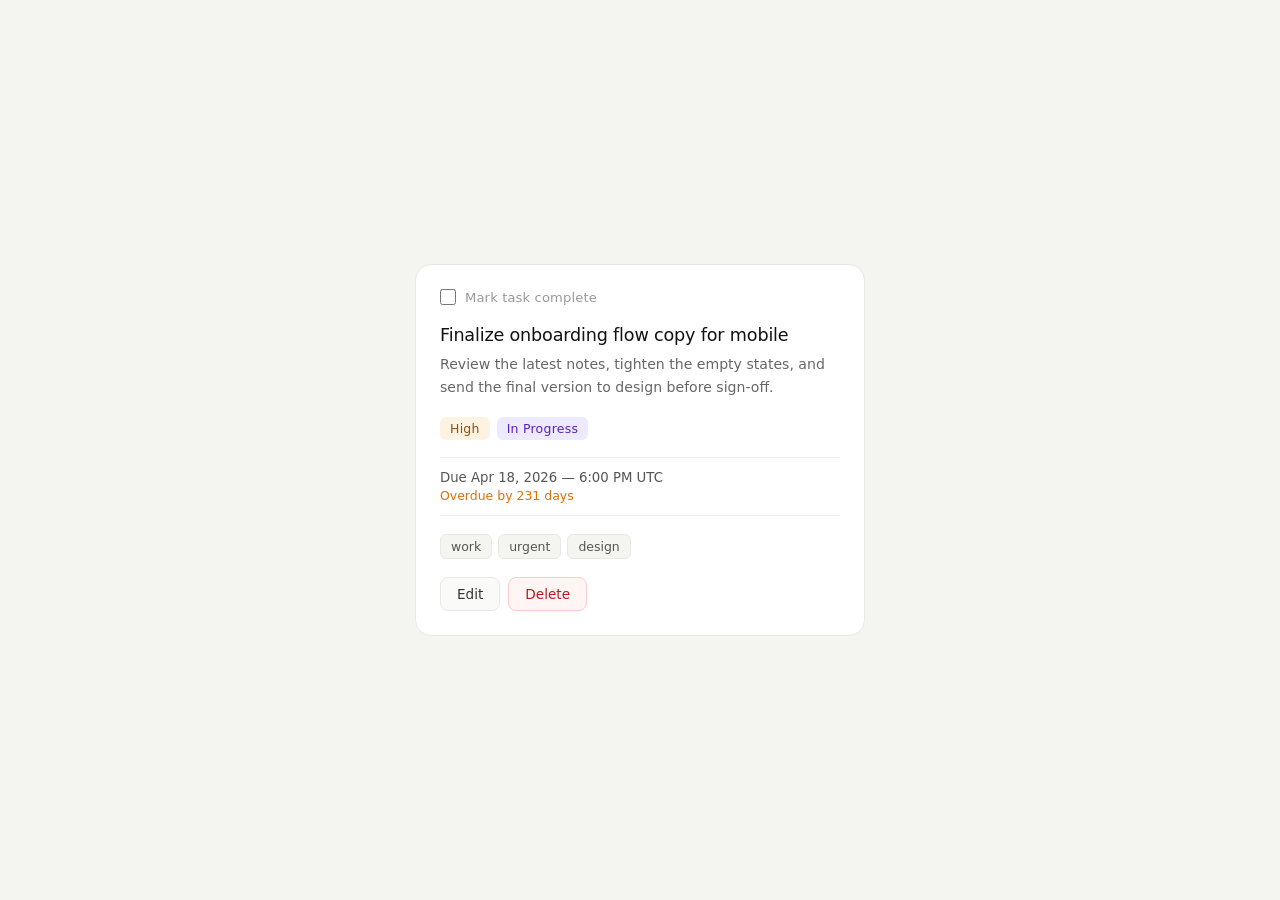
==== index.html @ 47c7ebab "initial commit" ====
<!DOCTYPE html>
<html lang="en">
  <head>
    <meta charset="UTF-8" />
    <meta name="viewport" content="width=device-width, initial-scale=1.0" />
    <title>Todo Card</title>
    <link rel="stylesheet" href="./styles.css" />
  </head>
  <body>
    <main class="page">
      <article
        class="todo-card"
        data-testid="test-todo-card"
        aria-labelledby="todo-title"
      >
        <div class="todo-card__check-row">
          <input
            id="todo-complete-toggle"
            class="todo-card__checkbox"
            data-testid="test-todo-complete-toggle"
            type="checkbox"
            aria-describedby="todo-status"
          />
          <label for="todo-complete-toggle" class="todo-card__checkbox-label">
            Mark task complete
          </label>
        </div>

        <div class="todo-card__body">
          <h2
            id="todo-title"
            class="todo-card__title"
            data-testid="test-todo-title"
          >
            Finalize onboarding flow copy for mobile
          </h2>
          <p
            class="todo-card__description"
            data-testid="test-todo-description"
          >
            Review the latest notes, tighten the empty states, and send the
            final version to design before sign-off.
          </p>
        </div>

        <div class="todo-card__meta" role="group" aria-label="Task metadata">
          <span
            class="badge badge--priority"
            data-testid="test-todo-priority"
            aria-label="Priority: High"
          >High</span>
          <span
            id="todo-status"
            class="badge badge--status"
            data-testid="test-todo-status"
            aria-label="Status: In Progress"
          >In Progress</span>
        </div>

        <section class="todo-card__dates" aria-label="Due date information">
          <time
            class="todo-card__due-date"
            data-testid="test-todo-due-date"
            datetime="2026-04-18T18:00:00.000Z"
          >Due Apr 18, 2026 — 6:00 PM UTC</time>
          <time
            class="todo-card__time-remaining"
            data-testid="test-todo-time-remaining"
            aria-live="polite"
            datetime="2026-04-18T18:00:00.000Z"
          >Calculating...</time>
        </section>

        <ul
          class="todo-card__tags"
          data-testid="test-todo-tags"
          role="list"
          aria-label="Task tags"
        >
          <li class="tag" data-testid="test-todo-tag-work">work</li>
          <li class="tag" data-testid="test-todo-tag-urgent">urgent</li>
          <li class="tag">design</li>
        </ul>

        <div class="todo-card__actions">
          <button
            type="button"
            class="action-button"
            data-testid="test-todo-edit-button"
            aria-label="Edit task"
          >Edit</button>
          <button
            type="button"
            class="action-button action-button--danger"
            data-testid="test-todo-delete-button"
            aria-label="Delete task"
          >Delete</button>
        </div>
      </article>
    </main>
    <script type="module" src="./script.js"></script>
  </body>
</html>
---- styles.css ----
*,
*::before,
*::after {
  box-sizing: border-box;
  margin: 0;
  padding: 0;
}

body {
  font-family: Inter, ui-sans-serif, system-ui, sans-serif;
  background: #f4f4f0;
  min-height: 100vh;
  display: grid;
  place-items: center;
  padding: 2rem 1rem;
}

.page {
  width: 100%;
  display: grid;
  place-items: center;
}

.todo-card {
  width: min(100%, 450px);
  background: #fff;
  border: 1px solid #e8e8e4;
  border-radius: 16px;
  padding: 1.5rem;
  display: grid;
  gap: 1.1rem;
}

.todo-card__top {
  display: grid;
  gap: 1rem;
}

.todo-card__check-row {
  display: flex;
  align-items: center;
  gap: 9px;
}

.todo-card__checkbox {
  width: 16px;
  height: 16px;
  border-radius: 4px;
  accent-color: #1a1a1a;
  flex-shrink: 0;
  cursor: pointer;
}

.todo-card__checkbox-label {
  font-size: 0.82rem;
  color: #999;
  letter-spacing: 0.01em;
  cursor: pointer;
}

.todo-card__title {
  font-size: 1.1rem;
  font-weight: 500;
  line-height: 1.4;
  color: #111;
  letter-spacing: -0.01em;
}

.todo-card__description {
  font-size: 0.88rem;
  color: #666;
  line-height: 1.65;
  margin-top: 5px;
}

.todo-card__meta {
  display: flex;
  gap: 7px;
  flex-wrap: wrap;
}

.badge {
  font-size: 0.78rem;
  font-weight: 500;
  padding: 4px 10px;
  border-radius: 6px;
  letter-spacing: 0.02em;
}

.badge--priority {
  background: #fef3e2;
  color: #92500a;
}
.badge--status {
  background: #ede9fe;
  color: #5b21b6;
}
.badge--done {
  background: #dcfce7;
  color: #166534;
}

.todo-card__dates {
  display: grid;
  gap: 3px;
  padding: 0.75rem 0;
  border-top: 1px solid #f0f0ec;
  border-bottom: 1px solid #f0f0ec;
}

.todo-card__due-date {
  font-size: 0.83rem;
  color: #555;
}

.todo-card__time-remaining {
  font-size: 0.78rem;
  color: #e07000;
  font-weight: 500;
}

.todo-card__tags {
  display: flex;
  gap: 6px;
  flex-wrap: wrap;
  list-style: none;
}

.tag {
  font-size: 0.78rem;
  color: #555;
  background: #f4f4f0;
  border: 1px solid #e8e8e4;
  padding: 4px 10px;
  border-radius: 6px;
}

.todo-card__actions {
  display: flex;
  gap: 8px;
}

.action-button {
  font-size: 0.85rem;
  font-family: inherit;
  padding: 8px 16px;
  border-radius: 8px;
  border: 1px solid #e8e8e4;
  background: #fafaf8;
  color: #333;
  cursor: pointer;
  font-weight: 500;
  transition: background 0.15s;
}

.action-button:hover {
  background: #f0f0ec;
}

.action-button--danger {
  background: #fff5f5;
  color: #b91c1c;
  border-color: #fecaca;
}

.action-button--danger:hover {
  background: #fee2e2;
}

.action-button:focus-visible {
  outline: 2px solid #1a1a1a;
  outline-offset: 3px;
}

.todo-card.is-done .todo-card__title {
  text-decoration: line-through;
  color: #aaa;
}
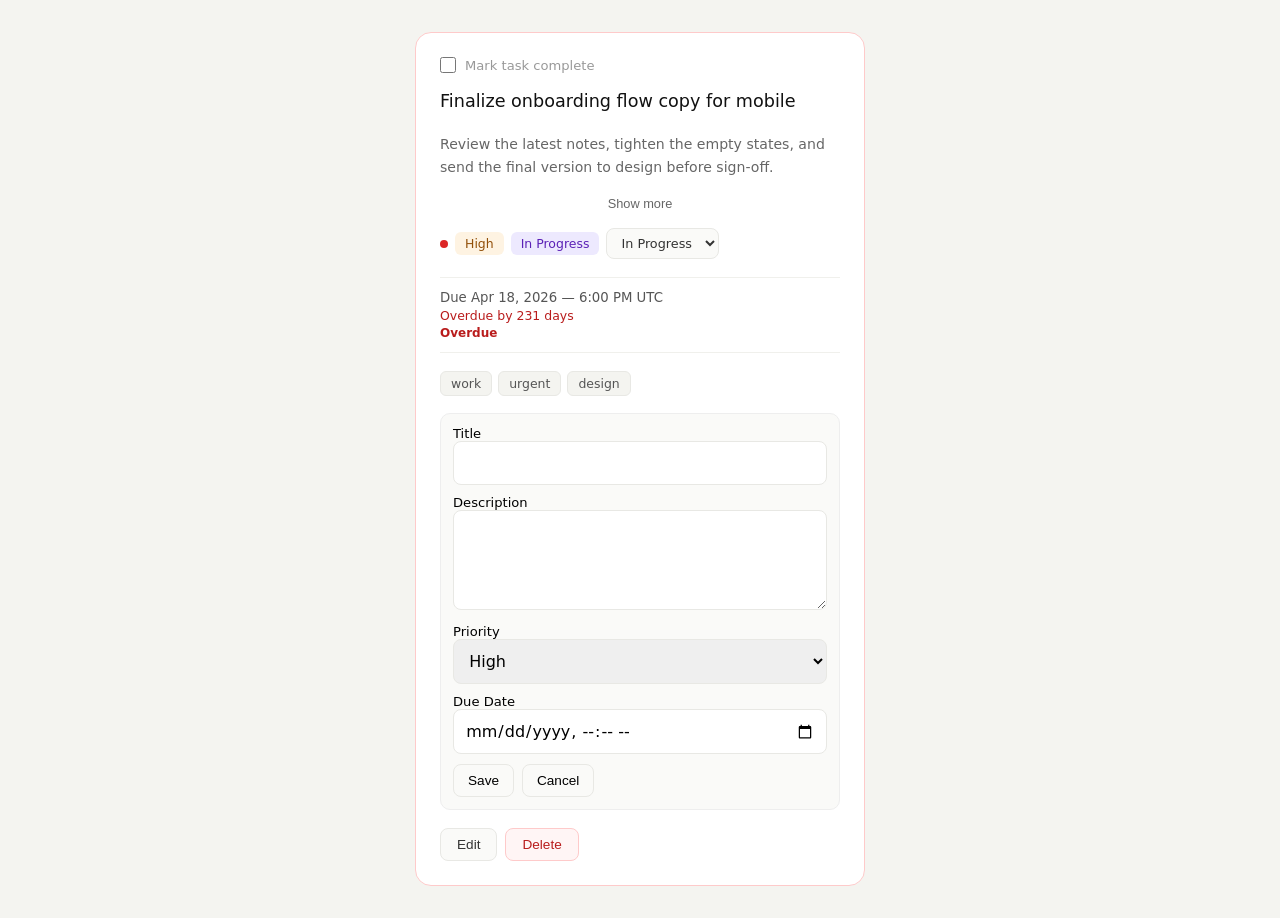
==== commit c5193b6a: "stage 1a complete" ====
--- a/index.html
+++ b/index.html
@@ -26,14 +26,20 @@
           </label>
         </div>
 
-        <div class="todo-card__body">
-          <h2
-            id="todo-title"
-            class="todo-card__title"
-            data-testid="test-todo-title"
-          >
-            Finalize onboarding flow copy for mobile
-          </h2>
+        <h2
+          id="todo-title"
+          class="todo-card__title"
+          data-testid="test-todo-title"
+        >
+          Finalize onboarding flow copy for mobile
+        </h2>
+
+        <!-- Collapsible Description -->
+        <div
+          data-testid="test-todo-collapsible-section"
+          id="todo-collapsible"
+          class="collapsible"
+        >
           <p
             class="todo-card__description"
             data-testid="test-todo-description"
@@ -43,18 +49,47 @@
           </p>
         </div>
 
+        <button
+          class="expand-toggle"
+          data-testid="test-todo-expand-toggle"
+          aria-expanded="false"
+          aria-controls="todo-collapsible"
+        >
+          Show more
+        </button>
+
         <div class="todo-card__meta" role="group" aria-label="Task metadata">
+          <span
+            data-testid="test-todo-priority-indicator"
+            class="priority-indicator priority-high"
+            aria-hidden="true"
+          ></span>
+
           <span
             class="badge badge--priority"
             data-testid="test-todo-priority"
             aria-label="Priority: High"
-          >High</span>
+          >
+            High
+          </span>
+
           <span
             id="todo-status"
             class="badge badge--status"
             data-testid="test-todo-status"
             aria-label="Status: In Progress"
-          >In Progress</span>
+          >
+            In Progress
+          </span>
+
+          <select
+            data-testid="test-todo-status-control"
+            aria-label="Change task status"
+          >
+            <option>Pending</option>
+            <option selected>In Progress</option>
+            <option>Done</option>
+          </select>
         </div>
 
         <section class="todo-card__dates" aria-label="Due date information">
@@ -62,13 +97,26 @@
             class="todo-card__due-date"
             data-testid="test-todo-due-date"
             datetime="2026-04-18T18:00:00.000Z"
-          >Due Apr 18, 2026 — 6:00 PM UTC</time>
+          >
+            Due Apr 18, 2026 — 6:00 PM UTC
+          </time>
+
           <time
             class="todo-card__time-remaining"
             data-testid="test-todo-time-remaining"
             aria-live="polite"
             datetime="2026-04-18T18:00:00.000Z"
-          >Calculating...</time>
+          >
+            Calculating...
+          </time>
+
+          <span
+            data-testid="test-todo-overdue-indicator"
+            class="overdue-indicator"
+            hidden
+          >
+            Overdue
+          </span>
         </section>
 
         <ul
@@ -81,6 +129,55 @@
           <li class="tag" data-testid="test-todo-tag-urgent">urgent</li>
           <li class="tag">design</li>
         </ul>
+
+        <form data-testid="test-todo-edit-form" class="edit-form" hidden>
+          <div>
+            <label for="edit-title">Title</label>
+            <input
+              id="edit-title"
+              data-testid="test-todo-edit-title-input"
+              type="text"
+            />
+          </div>
+
+          <div>
+            <label for="edit-description">Description</label>
+            <textarea
+              id="edit-description"
+              data-testid="test-todo-edit-description-input"
+            ></textarea>
+          </div>
+
+          <div>
+            <label for="edit-priority">Priority</label>
+            <select
+              id="edit-priority"
+              data-testid="test-todo-edit-priority-select"
+            >
+              <option>Low</option>
+              <option>Medium</option>
+              <option selected>High</option>
+            </select>
+          </div>
+
+          <div>
+            <label for="edit-due-date">Due Date</label>
+            <input
+              id="edit-due-date"
+              data-testid="test-todo-edit-due-date-input"
+              type="datetime-local"
+            />
+          </div>
+
+          <div class="edit-actions">
+            <button type="button" data-testid="test-todo-save-button">
+              Save
+            </button>
+            <button type="button" data-testid="test-todo-cancel-button">
+              Cancel
+            </button>
+          </div>
+        </form>
 
         <div class="todo-card__actions">
           <button
@@ -88,16 +185,22 @@
             class="action-button"
             data-testid="test-todo-edit-button"
             aria-label="Edit task"
-          >Edit</button>
+          >
+            Edit
+          </button>
+
           <button
             type="button"
             class="action-button action-button--danger"
             data-testid="test-todo-delete-button"
             aria-label="Delete task"
-          >Delete</button>
+          >
+            Delete
+          </button>
         </div>
       </article>
     </main>
+
     <script type="module" src="./script.js"></script>
   </body>
 </html>
--- a/styles.css
+++ b/styles.css
@@ -29,11 +29,7 @@
   padding: 1.5rem;
   display: grid;
   gap: 1.1rem;
-}
-
-.todo-card__top {
-  display: grid;
-  gap: 1rem;
+  transition: all 0.2s ease;
 }
 
 .todo-card__check-row {
@@ -47,29 +43,25 @@
   height: 16px;
   border-radius: 4px;
   accent-color: #1a1a1a;
-  flex-shrink: 0;
   cursor: pointer;
 }
 
 .todo-card__checkbox-label {
   font-size: 0.82rem;
   color: #999;
-  letter-spacing: 0.01em;
   cursor: pointer;
 }
 
 .todo-card__title {
   font-size: 1.1rem;
   font-weight: 500;
-  line-height: 1.4;
   color: #111;
-  letter-spacing: -0.01em;
 }
 
 .todo-card__description {
   font-size: 0.88rem;
   color: #666;
-  line-height: 1.65;
+  line-height: 1.6;
   margin-top: 5px;
 }
 
@@ -77,6 +69,7 @@
   display: flex;
   gap: 7px;
   flex-wrap: wrap;
+  align-items: center;
 }
 
 .badge {
@@ -84,20 +77,46 @@
   font-weight: 500;
   padding: 4px 10px;
   border-radius: 6px;
-  letter-spacing: 0.02em;
 }
 
 .badge--priority {
   background: #fef3e2;
   color: #92500a;
 }
+
 .badge--status {
   background: #ede9fe;
   color: #5b21b6;
 }
+
 .badge--done {
   background: #dcfce7;
   color: #166534;
+}
+
+.badge--pending {
+  background: #f3f4f6;
+  color: #374151;
+}
+
+.priority-indicator {
+  width: 8px;
+  height: 8px;
+  border-radius: 50%;
+}
+
+.priority-high { background: #dc2626; }
+.priority-medium { background: #d97706; }
+.priority-low { background: #16a34a; }
+
+[data-testid="test-todo-status-control"] {
+  font: inherit;
+  font-size: 0.8rem;
+  padding: 6px 10px;
+  border: 1px solid #e8e8e4;
+  border-radius: 8px;
+  background: #fafaf8;
+  color: #333;
 }
 
 .todo-card__dates {
@@ -119,6 +138,20 @@
   font-weight: 500;
 }
 
+.overdue-indicator {
+  color: #b91c1c;
+  font-size: 0.75rem;
+  font-weight: 600;
+}
+
+.todo-card.overdue {
+  border-color: #fecaca;
+}
+
+.todo-card.overdue .todo-card__time-remaining {
+  color: #b91c1c;
+}
+
 .todo-card__tags {
   display: flex;
   gap: 6px;
@@ -135,22 +168,38 @@
   border-radius: 6px;
 }
 
+.collapsible {
+  max-height: 60px;
+  overflow: hidden;
+}
+
+.collapsible.expanded {
+  max-height: none;
+}
+
+.expand-toggle {
+  font-size: 0.8rem;
+  background: none;
+  border: none;
+  color: #666;
+  cursor: pointer;
+}
+
 .todo-card__actions {
   display: flex;
   gap: 8px;
+  flex-wrap: wrap;
 }
 
 .action-button {
   font-size: 0.85rem;
-  font-family: inherit;
   padding: 8px 16px;
   border-radius: 8px;
   border: 1px solid #e8e8e4;
   background: #fafaf8;
   color: #333;
   cursor: pointer;
-  font-weight: 500;
-  transition: background 0.15s;
+  transition: 0.15s;
 }
 
 .action-button:hover {
@@ -167,12 +216,92 @@
   background: #fee2e2;
 }
 
-.action-button:focus-visible {
-  outline: 2px solid #1a1a1a;
-  outline-offset: 3px;
+.edit-form {
+  display: grid;
+  gap: 10px;
+  padding: 12px;
+  border: 1px solid #eee;
+  border-radius: 10px;
+  background: #fafaf8;
+}
+
+.edit-form label {
+  display: grid;
+  gap: 0.3rem;
+  font-size: 0.82rem;
+}
+
+.edit-form input,
+.edit-form textarea,
+.edit-form select {
+  width: 100%;
+  padding: 0.7rem;
+  border: 1px solid #e8e8e4;
+  border-radius: 8px;
+  font: inherit;
+}
+
+.edit-form textarea {
+  min-height: 100px;
+  resize: vertical;
+}
+
+.edit-actions {
+  display: flex;
+  gap: 8px;
+  flex-wrap: wrap;
+}
+
+.edit-actions button {
+  font-size: 0.85rem;
+  padding: 8px 14px;
+  border-radius: 8px;
+  border: 1px solid #e8e8e4;
+  background: #fafaf8;
+  cursor: pointer;
+}
+
+.edit-actions button:hover {
+  background: #f0f0ec;
+}
+
+.todo-card.is-done {
+  background: #fcfcfa;
 }
 
 .todo-card.is-done .todo-card__title {
   text-decoration: line-through;
   color: #aaa;
 }
+
+.todo-card.is-done .todo-card__description,
+.todo-card.is-done .todo-card__due-date {
+  color: #9a9a9a;
+}
+
+/* Focus states */
+button:focus-visible,
+input:focus-visible,
+select:focus-visible,
+textarea:focus-visible {
+  outline: 2px solid #1a1a1a;
+  outline-offset: 3px;
+}
+
+@media (max-width: 480px) {
+  .todo-card {
+    width: 100%;
+    padding: 1.2rem;
+  }
+
+  .edit-actions {
+    display: grid;
+    grid-template-columns: 1fr 1fr;
+  }
+
+  .action-button,
+  .edit-actions button,
+  [data-testid="test-todo-status-control"] {
+    width: 100%;
+  }
+}
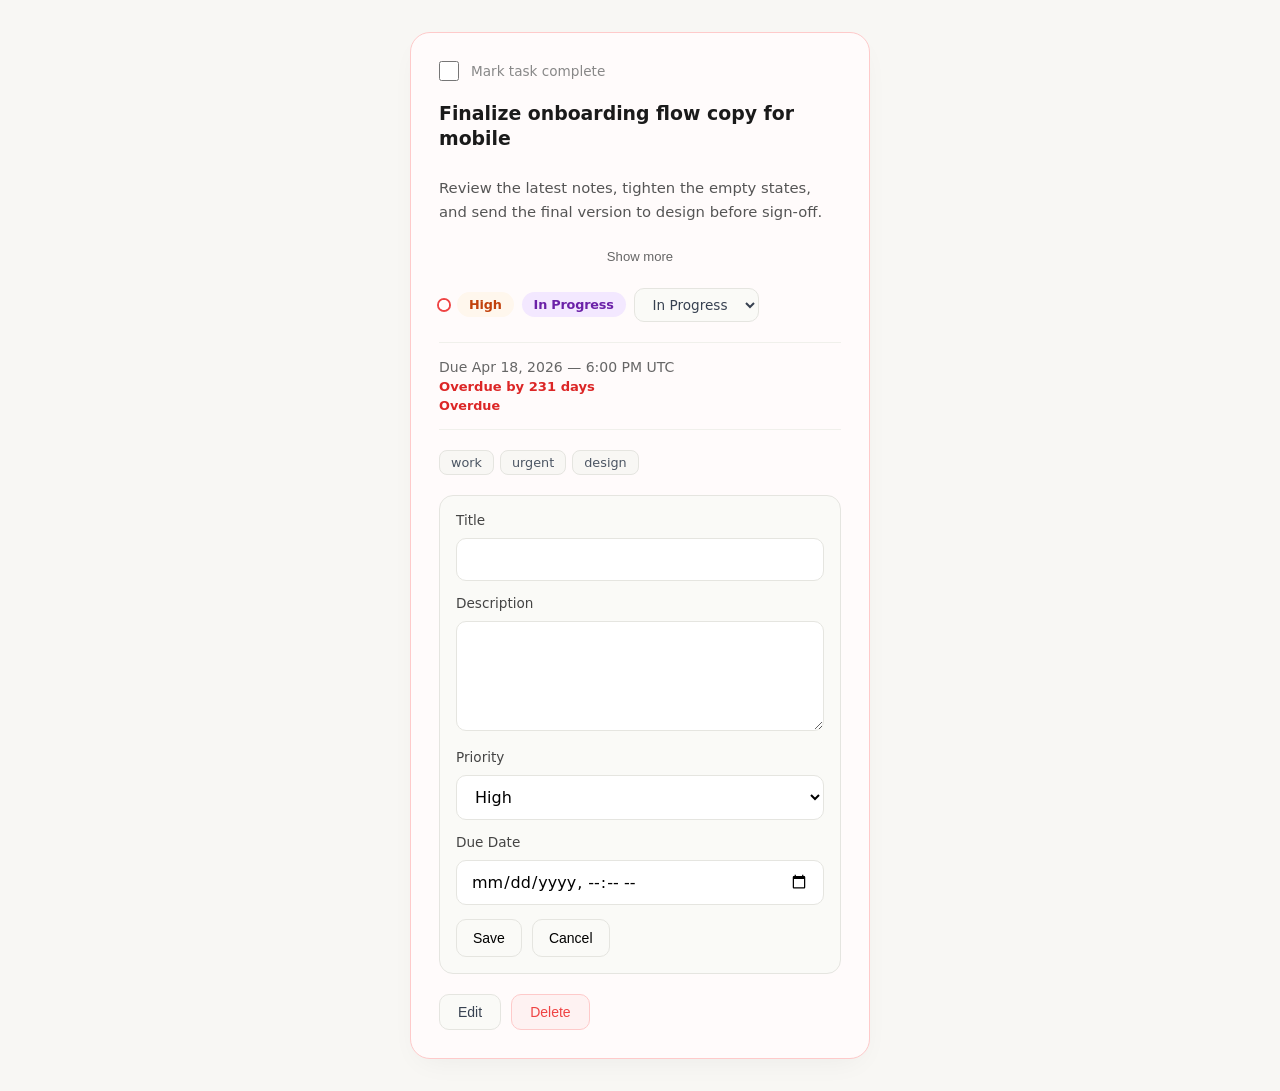
==== commit b7c077c9: "update stage 1a/1b" ====
--- a/index.html
+++ b/index.html
@@ -34,7 +34,6 @@
           Finalize onboarding flow copy for mobile
         </h2>
 
-        <!-- Collapsible Description -->
         <div
           data-testid="test-todo-collapsible-section"
           id="todo-collapsible"
--- a/styles.css
+++ b/styles.css
@@ -7,12 +7,13 @@
 }
 
 body {
-  font-family: Inter, ui-sans-serif, system-ui, sans-serif;
-  background: #f4f4f0;
+  font-family: Inter, system-ui, -apple-system, sans-serif;
+  background: #f8f7f4;
   min-height: 100vh;
   display: grid;
   place-items: center;
   padding: 2rem 1rem;
+  color: #1f1f1f;
 }
 
 .page {
@@ -22,136 +23,158 @@
 }
 
 .todo-card {
-  width: min(100%, 450px);
-  background: #fff;
-  border: 1px solid #e8e8e4;
-  border-radius: 16px;
-  padding: 1.5rem;
-  display: grid;
-  gap: 1.1rem;
-  transition: all 0.2s ease;
-}
-
+  width: min(100%, 460px);
+  background: #ffffff;
+  border: 1px solid #e5e5e0;
+  border-radius: 20px;
+  padding: 1.75rem;
+  display: grid;
+  gap: 1.25rem;
+  box-shadow: 0 10px 30px -10px rgba(0, 0, 0, 0.06);
+  transition: all 0.25s cubic-bezier(0.4, 0, 0.2, 1);
+}
+
+.todo-card:hover {
+  transform: translateY(-2px);
+  box-shadow: 0 20px 40px -15px rgba(0, 0, 0, 0.1);
+  border-color: #d1d1cc;
+}
+
+/* Check Row */
 .todo-card__check-row {
   display: flex;
   align-items: center;
-  gap: 9px;
+  gap: 12px;
 }
 
 .todo-card__checkbox {
-  width: 16px;
-  height: 16px;
-  border-radius: 4px;
-  accent-color: #1a1a1a;
-  cursor: pointer;
+  width: 20px;
+  height: 20px;
+  border-radius: 6px;
+  accent-color: #111111;
+  cursor: pointer;
+  transition: transform 0.2s ease;
+}
+
+.todo-card__checkbox:checked {
+  transform: scale(1.1);
 }
 
 .todo-card__checkbox-label {
-  font-size: 0.82rem;
-  color: #999;
-  cursor: pointer;
-}
-
+  font-size: 0.85rem;
+  color: #888;
+  cursor: pointer;
+  font-weight: 500;
+}
+
+/* Title & Description */
 .todo-card__title {
-  font-size: 1.1rem;
-  font-weight: 500;
-  color: #111;
+  font-size: 1.18rem;
+  font-weight: 600;
+  color: #1a1a1a;
+  line-height: 1.3;
+}
+
+.todo-card.is-done .todo-card__title {
+  text-decoration: line-through;
+  color: #9ca3af;
 }
 
 .todo-card__description {
-  font-size: 0.88rem;
-  color: #666;
-  line-height: 1.6;
-  margin-top: 5px;
-}
-
+  font-size: 0.925rem;
+  color: #555;
+  line-height: 1.65;
+  margin-top: 6px;
+}
+
+.todo-card.is-done .todo-card__description {
+  color: #9ca3af;
+}
+
+/* Meta */
 .todo-card__meta {
   display: flex;
-  gap: 7px;
+  gap: 8px;
   flex-wrap: wrap;
   align-items: center;
 }
 
 .badge {
-  font-size: 0.78rem;
-  font-weight: 500;
-  padding: 4px 10px;
-  border-radius: 6px;
+  font-size: 0.8rem;
+  font-weight: 600;
+  padding: 5px 12px;
+  border-radius: 9999px;
+  letter-spacing: -0.2px;
 }
 
 .badge--priority {
-  background: #fef3e2;
-  color: #92500a;
+  background: #fff7ed;
+  color: #c2410c;
 }
 
 .badge--status {
-  background: #ede9fe;
-  color: #5b21b6;
+  background: #f3e8ff;
+  color: #6b21a8;
 }
 
 .badge--done {
-  background: #dcfce7;
-  color: #166534;
+  background: #ecfdf5;
+  color: #10b981;
 }
 
 .badge--pending {
-  background: #f3f4f6;
-  color: #374151;
+  background: #f1f5f9;
+  color: #475569;
 }
 
 .priority-indicator {
-  width: 8px;
-  height: 8px;
+  width: 10px;
+  height: 10px;
   border-radius: 50%;
-}
-
-.priority-high { background: #dc2626; }
-.priority-medium { background: #d97706; }
-.priority-low { background: #16a34a; }
-
-[data-testid="test-todo-status-control"] {
-  font: inherit;
+  border: 2px solid #fff;
+  box-shadow: 0 0 0 2px currentColor;
+}
+
+.priority-high { color: #ef4444; }
+.priority-medium { color: #f59e0b; }
+.priority-low { color: #22c55e; }
+
+/* Dates */
+.todo-card__dates {
+  display: grid;
+  gap: 4px;
+  padding: 1rem 0;
+  border-top: 1px solid #f0f0eb;
+  border-bottom: 1px solid #f0f0eb;
+}
+
+.todo-card__due-date {
+  font-size: 0.875rem;
+  color: #666;
+}
+
+.todo-card__time-remaining {
+  font-size: 0.82rem;
+  font-weight: 600;
+  color: #ea580c;
+}
+
+.overdue-indicator {
+  color: #dc2626;
+  font-weight: 700;
   font-size: 0.8rem;
-  padding: 6px 10px;
-  border: 1px solid #e8e8e4;
-  border-radius: 8px;
-  background: #fafaf8;
-  color: #333;
-}
-
-.todo-card__dates {
-  display: grid;
-  gap: 3px;
-  padding: 0.75rem 0;
-  border-top: 1px solid #f0f0ec;
-  border-bottom: 1px solid #f0f0ec;
-}
-
-.todo-card__due-date {
-  font-size: 0.83rem;
-  color: #555;
-}
-
-.todo-card__time-remaining {
-  font-size: 0.78rem;
-  color: #e07000;
-  font-weight: 500;
-}
-
-.overdue-indicator {
-  color: #b91c1c;
-  font-size: 0.75rem;
-  font-weight: 600;
 }
 
 .todo-card.overdue {
   border-color: #fecaca;
+  background: #fffbfb;
 }
 
 .todo-card.overdue .todo-card__time-remaining {
-  color: #b91c1c;
-}
-
+  color: #dc2626;
+}
+
+/* Tags */
 .todo-card__tags {
   display: flex;
   gap: 6px;
@@ -160,55 +183,55 @@
 }
 
 .tag {
-  font-size: 0.78rem;
-  color: #555;
-  background: #f4f4f0;
-  border: 1px solid #e8e8e4;
-  padding: 4px 10px;
-  border-radius: 6px;
-}
-
-.collapsible {
-  max-height: 60px;
-  overflow: hidden;
-}
-
-.collapsible.expanded {
-  max-height: none;
-}
-
-.expand-toggle {
   font-size: 0.8rem;
-  background: none;
-  border: none;
-  color: #666;
-  cursor: pointer;
-}
-
+  color: #4b5563;
+  background: #f8f7f4;
+  border: 1px solid #e5e5e0;
+  padding: 4px 11px;
+  border-radius: 8px;
+  font-weight: 500;
+}
+
+/* Status Control */
+[data-testid="test-todo-status-control"] {
+  font: inherit;
+  font-size: 0.85rem;
+  font-weight: 500;
+  padding: 7px 14px;
+  border: 1px solid #e5e5e0;
+  border-radius: 10px;
+  background: #fafaf7;
+  color: #374151;
+  cursor: pointer;
+}
+
+/* Actions */
 .todo-card__actions {
   display: flex;
-  gap: 8px;
+  gap: 10px;
   flex-wrap: wrap;
 }
 
 .action-button {
-  font-size: 0.85rem;
-  padding: 8px 16px;
-  border-radius: 8px;
-  border: 1px solid #e8e8e4;
-  background: #fafaf8;
-  color: #333;
-  cursor: pointer;
-  transition: 0.15s;
+  font-size: 0.875rem;
+  font-weight: 500;
+  padding: 9px 18px;
+  border-radius: 10px;
+  border: 1px solid #e5e5e0;
+  background: #fafaf7;
+  color: #374151;
+  cursor: pointer;
+  transition: all 0.2s ease;
 }
 
 .action-button:hover {
-  background: #f0f0ec;
+  background: #f1f1ec;
+  transform: translateY(-1px);
 }
 
 .action-button--danger {
-  background: #fff5f5;
-  color: #b91c1c;
+  background: #fef2f2;
+  color: #ef4444;
   border-color: #fecaca;
 }
 
@@ -216,87 +239,103 @@
   background: #fee2e2;
 }
 
+/* Edit Form */
 .edit-form {
   display: grid;
-  gap: 10px;
-  padding: 12px;
-  border: 1px solid #eee;
-  border-radius: 10px;
-  background: #fafaf8;
+  gap: 14px;
+  padding: 16px;
+  border: 1px solid #e5e5e0;
+  border-radius: 14px;
+  background: #fafaf7;
 }
 
 .edit-form label {
   display: grid;
-  gap: 0.3rem;
-  font-size: 0.82rem;
+  gap: 16px;
+  font-size: 0.85rem;
+  font-weight: 500;
+  color: #444;
 }
 
 .edit-form input,
 .edit-form textarea,
 .edit-form select {
   width: 100%;
-  padding: 0.7rem;
-  border: 1px solid #e8e8e4;
-  border-radius: 8px;
+  padding: 11px 14px;
+  border: 1px solid #e5e5e0;
+  border-radius: 10px;
   font: inherit;
+  background: #fff;
+  margin-top: 10px;
 }
 
 .edit-form textarea {
-  min-height: 100px;
+  min-height: 110px;
   resize: vertical;
 }
 
 .edit-actions {
   display: flex;
-  gap: 8px;
+  gap: 10px;
   flex-wrap: wrap;
 }
 
 .edit-actions button {
-  font-size: 0.85rem;
-  padding: 8px 14px;
-  border-radius: 8px;
-  border: 1px solid #e8e8e4;
-  background: #fafaf8;
-  cursor: pointer;
+  font-size: 0.875rem;
+  padding: 10px 16px;
+  border-radius: 10px;
+  border: 1px solid #e5e5e0;
+  background: #fafaf7;
+  cursor: pointer;
+  font-weight: 500;
 }
 
 .edit-actions button:hover {
-  background: #f0f0ec;
-}
-
-.todo-card.is-done {
-  background: #fcfcfa;
-}
-
-.todo-card.is-done .todo-card__title {
-  text-decoration: line-through;
-  color: #aaa;
-}
-
-.todo-card.is-done .todo-card__description,
-.todo-card.is-done .todo-card__due-date {
-  color: #9a9a9a;
-}
-
-/* Focus states */
+  background: #f1f1ec;
+}
+
+/* Collapsible */
+.collapsible {
+  max-height: 68px;
+  overflow: hidden;
+  transition: max-height 0.3s ease;
+}
+
+.collapsible.expanded {
+  max-height: 500px;
+}
+
+.expand-toggle {
+  font-size: 0.82rem;
+  background: none;
+  border: none;
+  color: #666;
+  font-weight: 500;
+  cursor: pointer;
+  padding: 4px 0;
+}
+
+/* Focus States */
 button:focus-visible,
 input:focus-visible,
 select:focus-visible,
 textarea:focus-visible {
-  outline: 2px solid #1a1a1a;
+  outline: 2.5px solid #1a1a1a;
   outline-offset: 3px;
 }
 
+/* Responsive */
 @media (max-width: 480px) {
   .todo-card {
-    width: 100%;
-    padding: 1.2rem;
+    padding: 1.4rem;
+    border-radius: 16px;
   }
 
-  .edit-actions {
+  .edit-actions,
+  .todo-card__actions {
+    grid-template-columns: 1fr 1fr;
     display: grid;
-    grid-template-columns: 1fr 1fr;
+    gap: 10px;
   }
 
   .action-button,
